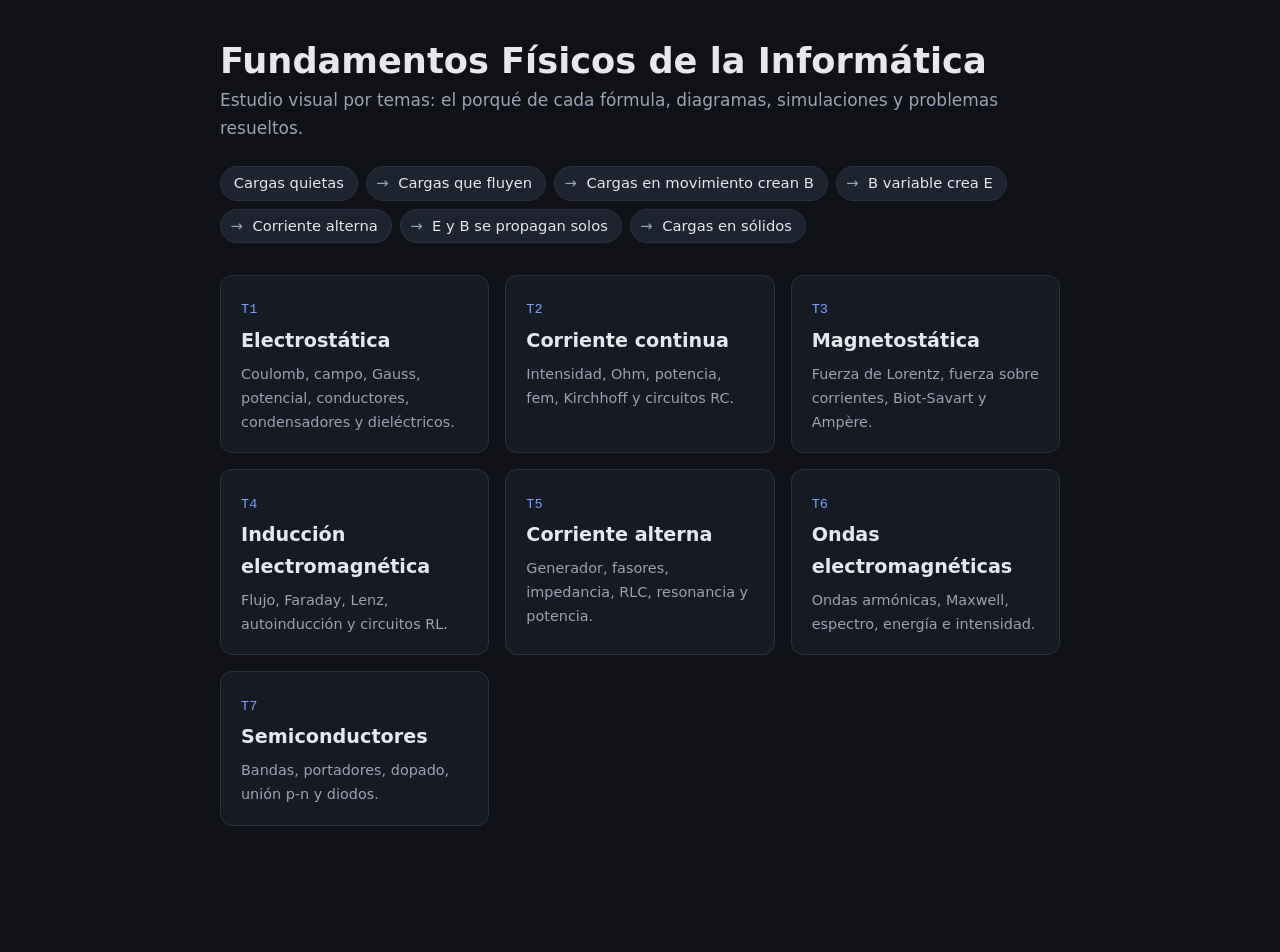
==== index.html @ 5486ac0b "base" ====
<!DOCTYPE html>
<html lang="es">
<head>
  <meta charset="utf-8">
  <meta name="viewport" content="width=device-width, initial-scale=1">
  <title>FFI · Estudio visual</title>
  <link rel="stylesheet" href="styles.css">
</head>
<body class="index">
  <main>
    <header class="theme">
      <h1>Fundamentos Físicos de la Informática</h1>
      <p class="subtitle">Estudio visual por temas: el porqué de cada fórmula, diagramas, simulaciones y problemas resueltos.</p>
    </header>
    <div class="chain">
      <span>Cargas quietas</span><span>Cargas que fluyen</span><span>Cargas en movimiento crean B</span><span>B variable crea E</span><span>Corriente alterna</span><span>E y B se propagan solos</span><span>Cargas en sólidos</span>
    </div>
    <div class="cards">
      <a class="card" href="T1.html"><span class="num">T1</span><h3>Electrostática</h3><p>Coulomb, campo, Gauss, potencial, conductores, condensadores y dieléctricos.</p></a>
      <a class="card" href="T2.html"><span class="num">T2</span><h3>Corriente continua</h3><p>Intensidad, Ohm, potencia, fem, Kirchhoff y circuitos RC.</p></a>
      <a class="card" href="T3.html"><span class="num">T3</span><h3>Magnetostática</h3><p>Fuerza de Lorentz, fuerza sobre corrientes, Biot-Savart y Ampère.</p></a>
      <a class="card" href="T4.html"><span class="num">T4</span><h3>Inducción electromagnética</h3><p>Flujo, Faraday, Lenz, autoinducción y circuitos RL.</p></a>
      <a class="card" href="T5.html"><span class="num">T5</span><h3>Corriente alterna</h3><p>Generador, fasores, impedancia, RLC, resonancia y potencia.</p></a>
      <a class="card" href="T6.html"><span class="num">T6</span><h3>Ondas electromagnéticas</h3><p>Ondas armónicas, Maxwell, espectro, energía e intensidad.</p></a>
      <a class="card" href="T7.html"><span class="num">T7</span><h3>Semiconductores</h3><p>Bandas, portadores, dopado, unión p-n y diodos.</p></a>
    </div>
  </main>
</body>
</html>
---- styles.css ----
:root {
  --bg: #0f1117;
  --bg-2: #161a23;
  --bg-3: #1e2330;
  --fg: #e6e8ee;
  --fg-dim: #9aa3b5;
  --line: #2a3142;
  --accent: #7aa2ff;
  --why: #c792ea;
  --intuition: #5fd7a7;
  --formula: #7aa2ff;
  --trap: #ff6b6b;
  --example: #ffcb6b;
  --check: #4fd1e8;
  --tldr: #f78c6c;
  --pos: #ff7a7a;
  --neg: #6aa9ff;
  --field: #ffd166;
  --radius: 12px;
  --mono: "JetBrains Mono", "Fira Code", ui-monospace, monospace;
  --sans: "Inter", system-ui, -apple-system, "Segoe UI", sans-serif;
}

* { box-sizing: border-box; }

html { scroll-behavior: smooth; }

body {
  margin: 0;
  background: var(--bg);
  color: var(--fg);
  font: 17px/1.65 var(--sans);
  display: grid;
  grid-template-columns: 260px minmax(0, 1fr);
  min-height: 100vh;
}

a { color: var(--accent); text-decoration: none; }
a:hover { text-decoration: underline; }

.toc {
  position: sticky;
  top: 0;
  height: 100vh;
  overflow-y: auto;
  padding: 1.5rem 1rem;
  background: var(--bg-2);
  border-right: 1px solid var(--line);
  font-size: 0.9rem;
}
.toc .home { display: block; margin-bottom: 1rem; color: var(--fg-dim); }
.toc h2 { font-size: 1rem; margin: 0 0 0.75rem; }
.toc ol { margin: 0; padding-left: 1.1rem; }
.toc li { margin: 0.3rem 0; }
.toc a { color: var(--fg-dim); }
.toc a.active, .toc a:hover { color: var(--fg); }

main {
  max-width: 920px;
  padding: 2.5rem 2.5rem 6rem;
  width: 100%;
}

header.theme h1 {
  font-size: 2.2rem;
  margin: 0 0 0.25rem;
  line-height: 1.2;
}
header.theme .subtitle { color: var(--fg-dim); margin: 0 0 1.5rem; }

section { margin: 3.5rem 0; scroll-margin-top: 1rem; }
section > h2 {
  font-size: 1.6rem;
  border-bottom: 1px solid var(--line);
  padding-bottom: 0.4rem;
}
h3 { font-size: 1.2rem; margin-top: 2rem; }

.map {
  background: var(--bg-2);
  border: 1px solid var(--line);
  border-radius: var(--radius);
  padding: 1rem;
  margin: 1.5rem 0;
}
.map svg { width: 100%; height: auto; display: block; }

.box {
  position: relative;
  border: 1px solid var(--line);
  border-left: 4px solid var(--c, var(--accent));
  background: var(--bg-2);
  border-radius: var(--radius);
  padding: 1rem 1.25rem;
  margin: 1.25rem 0;
}
.box > .label {
  display: inline-block;
  font-size: 0.75rem;
  font-weight: 700;
  letter-spacing: 0.08em;
  text-transform: uppercase;
  color: var(--c, var(--accent));
  margin-bottom: 0.35rem;
}
.box > :last-child { margin-bottom: 0; }

.why { --c: var(--why); }
.intuition { --c: var(--intuition); }
.formula { --c: var(--formula); text-align: center; font-size: 1.1rem; }
.formula .legend { text-align: left; font-size: 0.9rem; color: var(--fg-dim); }
.trap { --c: var(--trap); }
.example { --c: var(--example); }
.check { --c: var(--check); }
.tldr { --c: var(--tldr); background: linear-gradient(135deg, var(--bg-2), var(--bg-3)); }

.chain {
  display: flex;
  flex-wrap: wrap;
  align-items: center;
  gap: 0.5rem;
  margin: 1rem 0;
}
.chain > span {
  background: var(--bg-3);
  border: 1px solid var(--line);
  border-radius: 999px;
  padding: 0.25rem 0.8rem;
  font-size: 0.92rem;
}
.chain > span + span::before {
  content: "→";
  margin: 0 0.6rem 0 -0.2rem;
  color: var(--fg-dim);
}

details {
  background: var(--bg-3);
  border: 1px solid var(--line);
  border-radius: 8px;
  padding: 0.5rem 0.9rem;
  margin: 0.6rem 0;
}
details > summary {
  cursor: pointer;
  font-weight: 600;
  list-style: none;
}
details > summary::before { content: "▸ "; color: var(--fg-dim); }
details[open] > summary::before { content: "▾ "; }
details[open] > summary { margin-bottom: 0.5rem; }

.step { counter-increment: step; margin: 0.6rem 0; padding-left: 2rem; position: relative; }
.steps { counter-reset: step; }
.step::before {
  content: counter(step);
  position: absolute;
  left: 0;
  top: 0.1rem;
  width: 1.4rem;
  height: 1.4rem;
  border-radius: 50%;
  background: var(--example);
  color: var(--bg);
  font-size: 0.8rem;
  font-weight: 700;
  display: grid;
  place-items: center;
}

figure.diagram {
  margin: 1.5rem 0;
  background: var(--bg-2);
  border: 1px solid var(--line);
  border-radius: var(--radius);
  padding: 1rem;
}
figure.diagram svg { width: 100%; height: auto; display: block; max-height: 420px; }
figure.diagram figcaption { color: var(--fg-dim); font-size: 0.9rem; margin-top: 0.5rem; text-align: center; }

.sim {
  background: var(--bg-2);
  border: 1px solid var(--accent);
  border-radius: var(--radius);
  padding: 1rem 1.25rem;
  margin: 1.5rem 0;
}
.sim > .label {
  font-size: 0.75rem;
  font-weight: 700;
  letter-spacing: 0.08em;
  text-transform: uppercase;
  color: var(--accent);
}
.sim svg, .sim canvas { width: 100%; height: auto; display: block; background: var(--bg); border-radius: 8px; margin: 0.75rem 0; }
.sim .controls { display: grid; grid-template-columns: max-content 1fr max-content; gap: 0.4rem 0.8rem; align-items: center; font-size: 0.92rem; }
.sim input[type="range"] { width: 100%; accent-color: var(--accent); }
.sim output { font-family: var(--mono); color: var(--field); min-width: 6ch; text-align: right; }
.sim .readout { font-family: var(--mono); font-size: 0.92rem; color: var(--fg-dim); margin-top: 0.5rem; }

table {
  width: 100%;
  border-collapse: collapse;
  margin: 1rem 0;
  font-size: 0.95rem;
}
th, td { border: 1px solid var(--line); padding: 0.45rem 0.7rem; text-align: left; vertical-align: top; }
th { background: var(--bg-3); }

code, kbd { font-family: var(--mono); font-size: 0.9em; background: var(--bg-3); padding: 0.1em 0.35em; border-radius: 4px; }

.pos { color: var(--pos); }
.neg { color: var(--neg); }
.hl { color: var(--field); font-weight: 600; }
.dim { color: var(--fg-dim); }

.katex-display { overflow-x: auto; overflow-y: hidden; padding: 0.25rem 0; }

.cards {
  display: grid;
  grid-template-columns: repeat(auto-fill, minmax(250px, 1fr));
  gap: 1rem;
  margin: 2rem 0;
}
.cards a.card {
  display: block;
  background: var(--bg-2);
  border: 1px solid var(--line);
  border-radius: var(--radius);
  padding: 1.1rem 1.25rem;
  color: var(--fg);
  transition: border-color 0.15s, transform 0.15s;
}
.cards a.card:hover { border-color: var(--accent); transform: translateY(-2px); text-decoration: none; }
.cards .num { color: var(--accent); font-family: var(--mono); font-size: 0.85rem; }
.cards h3 { margin: 0.2rem 0 0.4rem; }
.cards p { margin: 0; color: var(--fg-dim); font-size: 0.9rem; }

body.index { display: block; }
body.index main { margin: 0 auto; }

@media (max-width: 900px) {
  body { grid-template-columns: 1fr; }
  .toc { position: static; height: auto; border-right: none; border-bottom: 1px solid var(--line); }
  main { padding: 1.5rem 1.1rem 4rem; }
}

@media print {
  body { display: block; background: #fff; color: #000; }
  .toc, .sim .controls { display: none; }
  details { display: block; }
  details > * { display: block !important; }
}
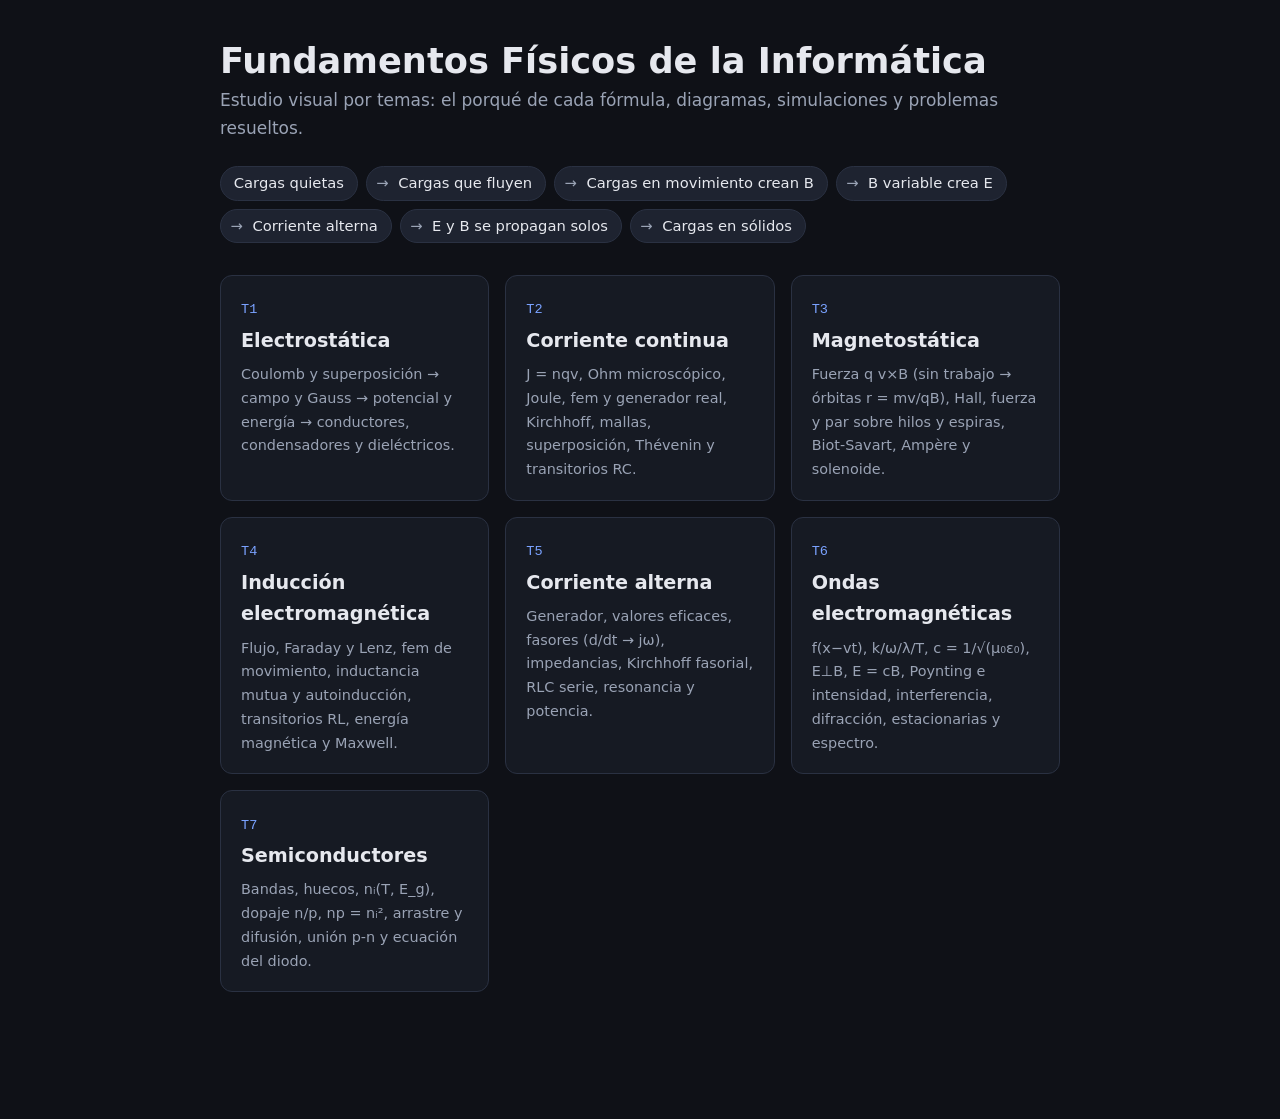
==== commit 7b14cfbb: "add content" ====
--- a/index.html
+++ b/index.html
@@ -16,13 +16,13 @@
       <span>Cargas quietas</span><span>Cargas que fluyen</span><span>Cargas en movimiento crean B</span><span>B variable crea E</span><span>Corriente alterna</span><span>E y B se propagan solos</span><span>Cargas en sólidos</span>
     </div>
     <div class="cards">
-      <a class="card" href="T1.html"><span class="num">T1</span><h3>Electrostática</h3><p>Coulomb, campo, Gauss, potencial, conductores, condensadores y dieléctricos.</p></a>
-      <a class="card" href="T2.html"><span class="num">T2</span><h3>Corriente continua</h3><p>Intensidad, Ohm, potencia, fem, Kirchhoff y circuitos RC.</p></a>
-      <a class="card" href="T3.html"><span class="num">T3</span><h3>Magnetostática</h3><p>Fuerza de Lorentz, fuerza sobre corrientes, Biot-Savart y Ampère.</p></a>
-      <a class="card" href="T4.html"><span class="num">T4</span><h3>Inducción electromagnética</h3><p>Flujo, Faraday, Lenz, autoinducción y circuitos RL.</p></a>
-      <a class="card" href="T5.html"><span class="num">T5</span><h3>Corriente alterna</h3><p>Generador, fasores, impedancia, RLC, resonancia y potencia.</p></a>
-      <a class="card" href="T6.html"><span class="num">T6</span><h3>Ondas electromagnéticas</h3><p>Ondas armónicas, Maxwell, espectro, energía e intensidad.</p></a>
-      <a class="card" href="T7.html"><span class="num">T7</span><h3>Semiconductores</h3><p>Bandas, portadores, dopado, unión p-n y diodos.</p></a>
+      <a class="card" href="T1.html"><span class="num">T1</span><h3>Electrostática</h3><p>Coulomb y superposición → campo y Gauss → potencial y energía → conductores, condensadores y dieléctricos.</p></a>
+      <a class="card" href="T2.html"><span class="num">T2</span><h3>Corriente continua</h3><p>J = nqv, Ohm microscópico, Joule, fem y generador real, Kirchhoff, mallas, superposición, Thévenin y transitorios RC.</p></a>
+      <a class="card" href="T3.html"><span class="num">T3</span><h3>Magnetostática</h3><p>Fuerza q v×B (sin trabajo → órbitas r = mv/qB), Hall, fuerza y par sobre hilos y espiras, Biot-Savart, Ampère y solenoide.</p></a>
+      <a class="card" href="T4.html"><span class="num">T4</span><h3>Inducción electromagnética</h3><p>Flujo, Faraday y Lenz, fem de movimiento, inductancia mutua y autoinducción, transitorios RL, energía magnética y Maxwell.</p></a>
+      <a class="card" href="T5.html"><span class="num">T5</span><h3>Corriente alterna</h3><p>Generador, valores eficaces, fasores (d/dt → jω), impedancias, Kirchhoff fasorial, RLC serie, resonancia y potencia.</p></a>
+      <a class="card" href="T6.html"><span class="num">T6</span><h3>Ondas electromagnéticas</h3><p>f(x−vt), k/ω/λ/T, c = 1/√(μ₀ε₀), E⊥B, E = cB, Poynting e intensidad, interferencia, difracción, estacionarias y espectro.</p></a>
+      <a class="card" href="T7.html"><span class="num">T7</span><h3>Semiconductores</h3><p>Bandas, huecos, nᵢ(T, E_g), dopaje n/p, np = nᵢ², arrastre y difusión, unión p-n y ecuación del diodo.</p></a>
     </div>
   </main>
 </body>
--- a/styles.css
+++ b/styles.css
@@ -195,6 +195,16 @@
 .sim svg, .sim canvas { width: 100%; height: auto; display: block; background: var(--bg); border-radius: 8px; margin: 0.75rem 0; }
 .sim .controls { display: grid; grid-template-columns: max-content 1fr max-content; gap: 0.4rem 0.8rem; align-items: center; font-size: 0.92rem; }
 .sim input[type="range"] { width: 100%; accent-color: var(--accent); }
+.sim select, .sim button {
+  background: var(--bg-3);
+  color: var(--fg);
+  border: 1px solid var(--line);
+  border-radius: 6px;
+  padding: 0.25rem 0.5rem;
+  font: inherit;
+  cursor: pointer;
+}
+.sim select:focus, .sim button:hover { border-color: var(--accent); outline: none; }
 .sim output { font-family: var(--mono); color: var(--field); min-width: 6ch; text-align: right; }
 .sim .readout { font-family: var(--mono); font-size: 0.92rem; color: var(--fg-dim); margin-top: 0.5rem; }
 
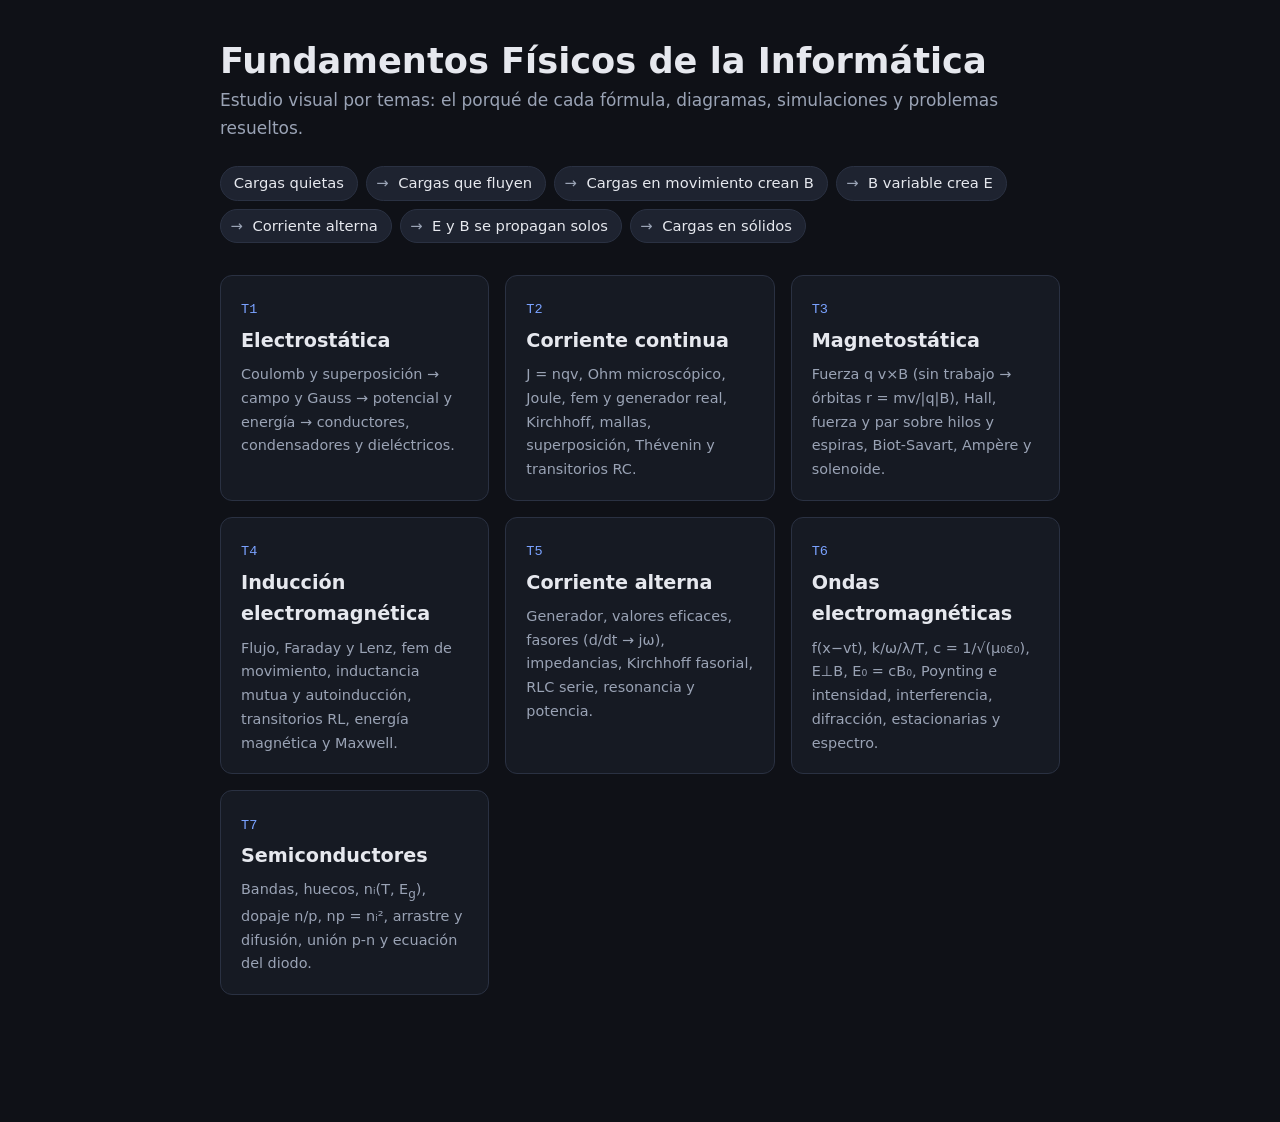
==== commit 08ea33e6: "fixed" ====
--- a/index.html
+++ b/index.html
@@ -18,11 +18,11 @@
     <div class="cards">
       <a class="card" href="T1.html"><span class="num">T1</span><h3>Electrostática</h3><p>Coulomb y superposición → campo y Gauss → potencial y energía → conductores, condensadores y dieléctricos.</p></a>
       <a class="card" href="T2.html"><span class="num">T2</span><h3>Corriente continua</h3><p>J = nqv, Ohm microscópico, Joule, fem y generador real, Kirchhoff, mallas, superposición, Thévenin y transitorios RC.</p></a>
-      <a class="card" href="T3.html"><span class="num">T3</span><h3>Magnetostática</h3><p>Fuerza q v×B (sin trabajo → órbitas r = mv/qB), Hall, fuerza y par sobre hilos y espiras, Biot-Savart, Ampère y solenoide.</p></a>
+      <a class="card" href="T3.html"><span class="num">T3</span><h3>Magnetostática</h3><p>Fuerza q v×B (sin trabajo → órbitas r = mv/|q|B), Hall, fuerza y par sobre hilos y espiras, Biot-Savart, Ampère y solenoide.</p></a>
       <a class="card" href="T4.html"><span class="num">T4</span><h3>Inducción electromagnética</h3><p>Flujo, Faraday y Lenz, fem de movimiento, inductancia mutua y autoinducción, transitorios RL, energía magnética y Maxwell.</p></a>
       <a class="card" href="T5.html"><span class="num">T5</span><h3>Corriente alterna</h3><p>Generador, valores eficaces, fasores (d/dt → jω), impedancias, Kirchhoff fasorial, RLC serie, resonancia y potencia.</p></a>
-      <a class="card" href="T6.html"><span class="num">T6</span><h3>Ondas electromagnéticas</h3><p>f(x−vt), k/ω/λ/T, c = 1/√(μ₀ε₀), E⊥B, E = cB, Poynting e intensidad, interferencia, difracción, estacionarias y espectro.</p></a>
-      <a class="card" href="T7.html"><span class="num">T7</span><h3>Semiconductores</h3><p>Bandas, huecos, nᵢ(T, E_g), dopaje n/p, np = nᵢ², arrastre y difusión, unión p-n y ecuación del diodo.</p></a>
+      <a class="card" href="T6.html"><span class="num">T6</span><h3>Ondas electromagnéticas</h3><p>f(x−vt), k/ω/λ/T, c = 1/√(μ₀ε₀), E⊥B, E₀ = cB₀, Poynting e intensidad, interferencia, difracción, estacionarias y espectro.</p></a>
+      <a class="card" href="T7.html"><span class="num">T7</span><h3>Semiconductores</h3><p>Bandas, huecos, nᵢ(T, E<sub>g</sub>), dopaje n/p, np = nᵢ², arrastre y difusión, unión p-n y ecuación del diodo.</p></a>
     </div>
   </main>
 </body>
--- a/styles.css
+++ b/styles.css
@@ -37,6 +37,7 @@
 
 a { color: var(--accent); text-decoration: none; }
 a:hover { text-decoration: underline; }
+a:focus-visible, summary:focus-visible, input:focus-visible { outline: 2px solid var(--accent); outline-offset: 2px; }
 
 .toc {
   position: sticky;
@@ -224,6 +225,7 @@
 .hl { color: var(--field); font-weight: 600; }
 .dim { color: var(--fg-dim); }
 
+.katex { position: relative; }
 .katex-display { overflow-x: auto; overflow-y: hidden; padding: 0.25rem 0; }
 
 .cards {
@@ -250,9 +252,12 @@
 body.index main { margin: 0 auto; }
 
 @media (max-width: 900px) {
-  body { grid-template-columns: 1fr; }
+  body { grid-template-columns: minmax(0, 1fr); }
   .toc { position: static; height: auto; border-right: none; border-bottom: 1px solid var(--line); }
   main { padding: 1.5rem 1.1rem 4rem; }
+  table { display: block; overflow-x: auto; }
+  .sim .controls { grid-template-columns: 1fr; }
+  .step { overflow-x: auto; }
 }
 
 @media print {
